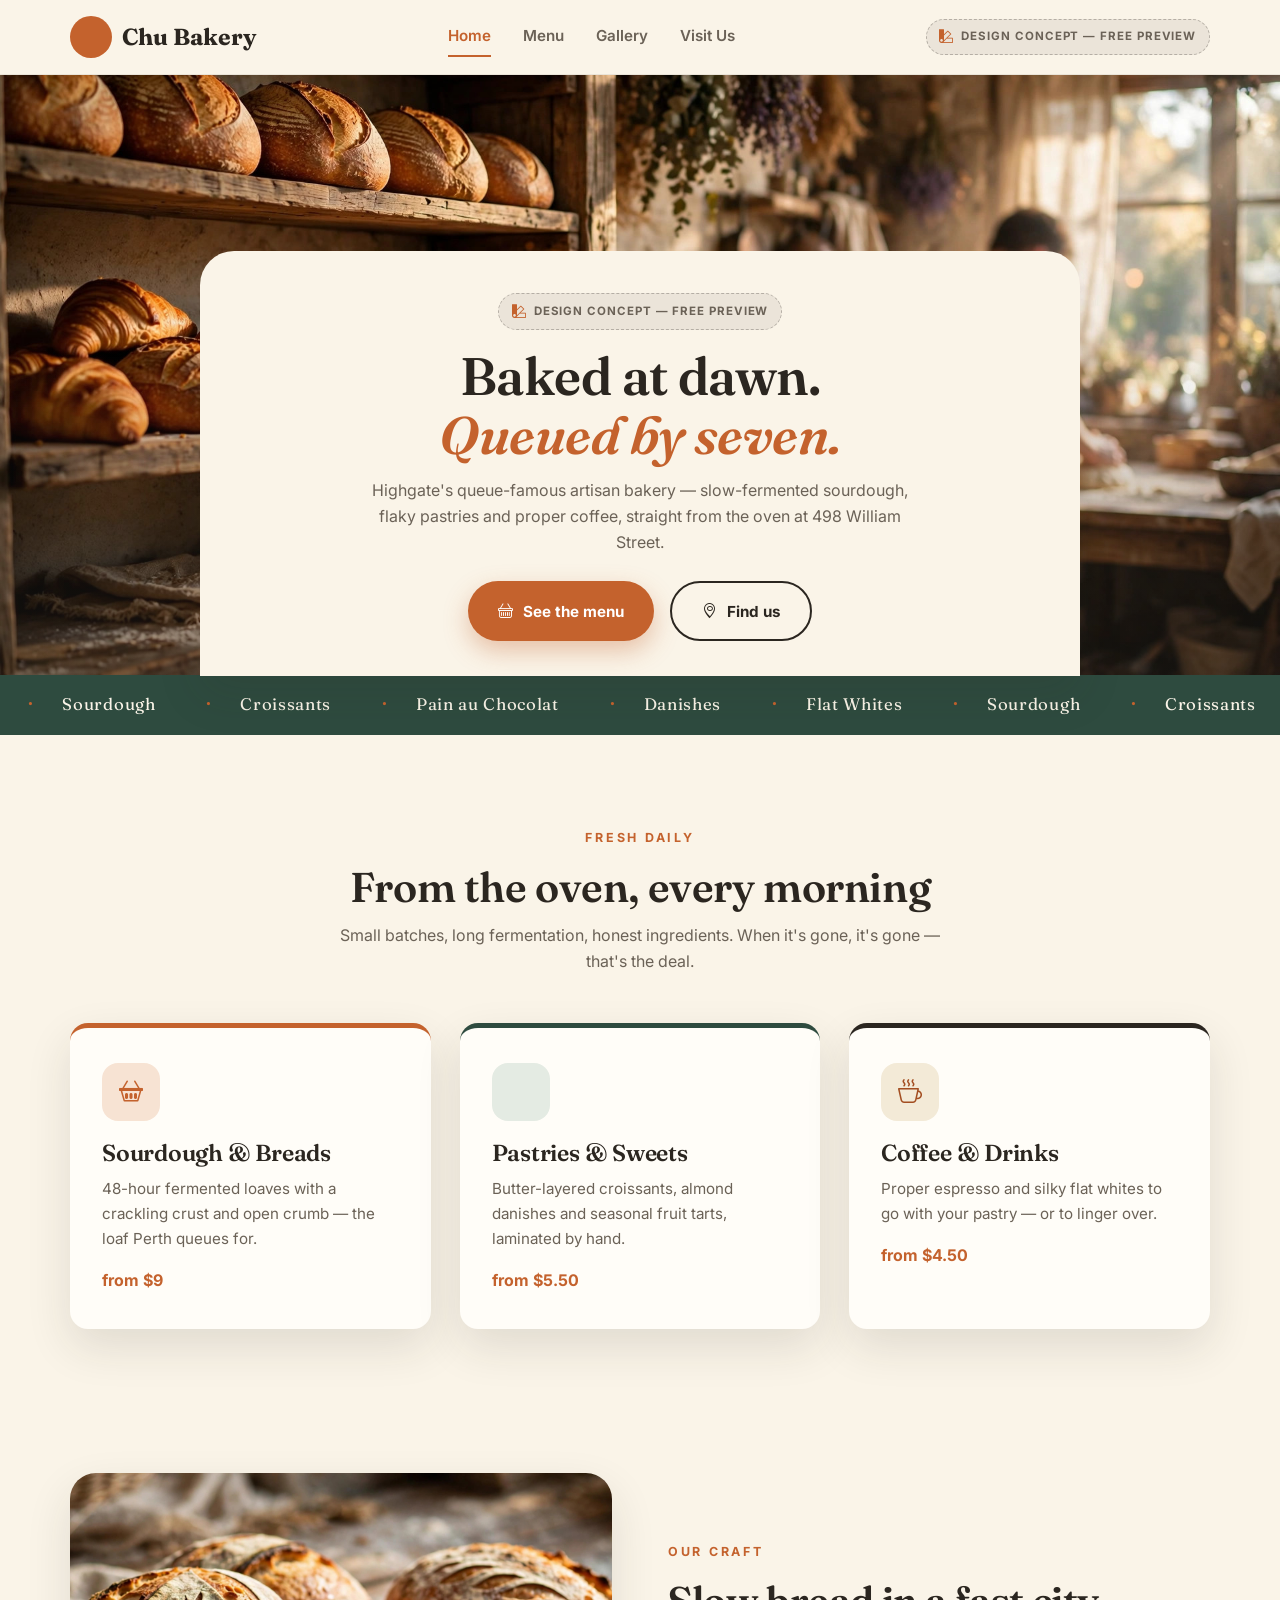
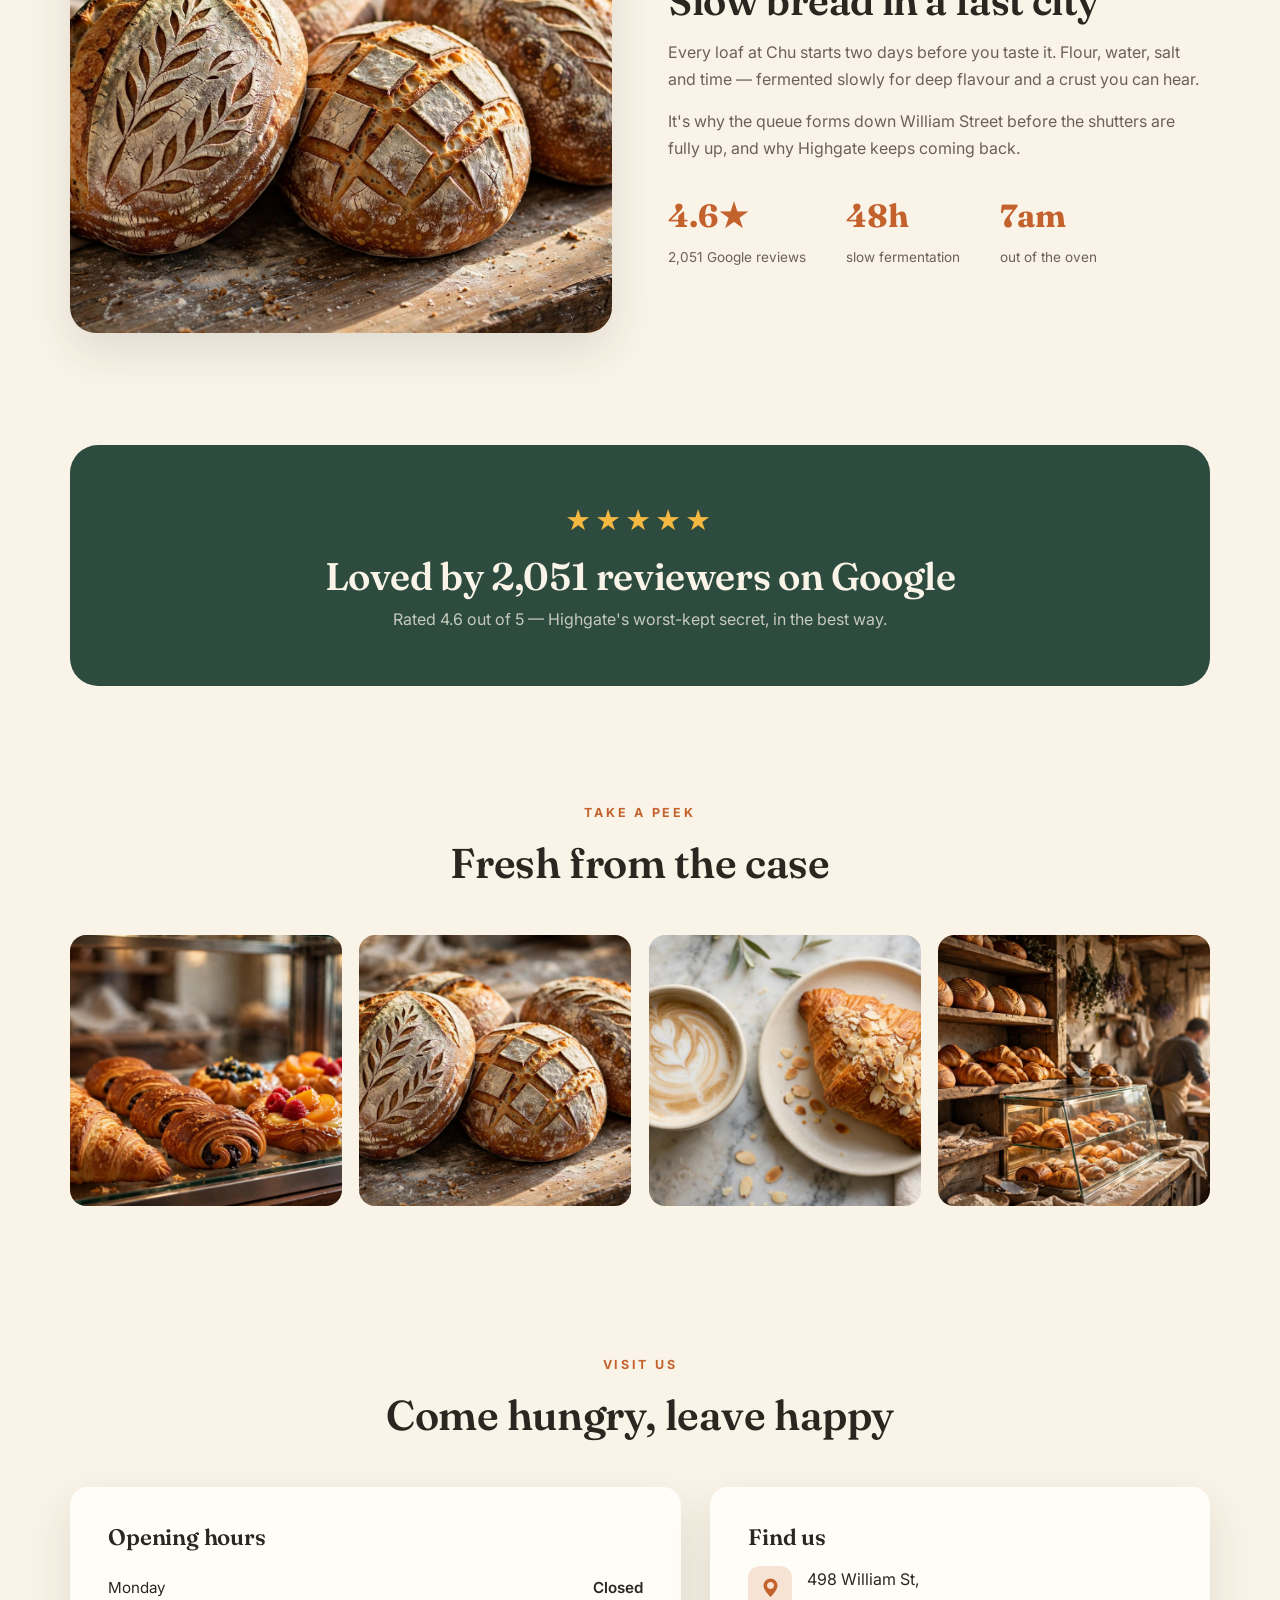
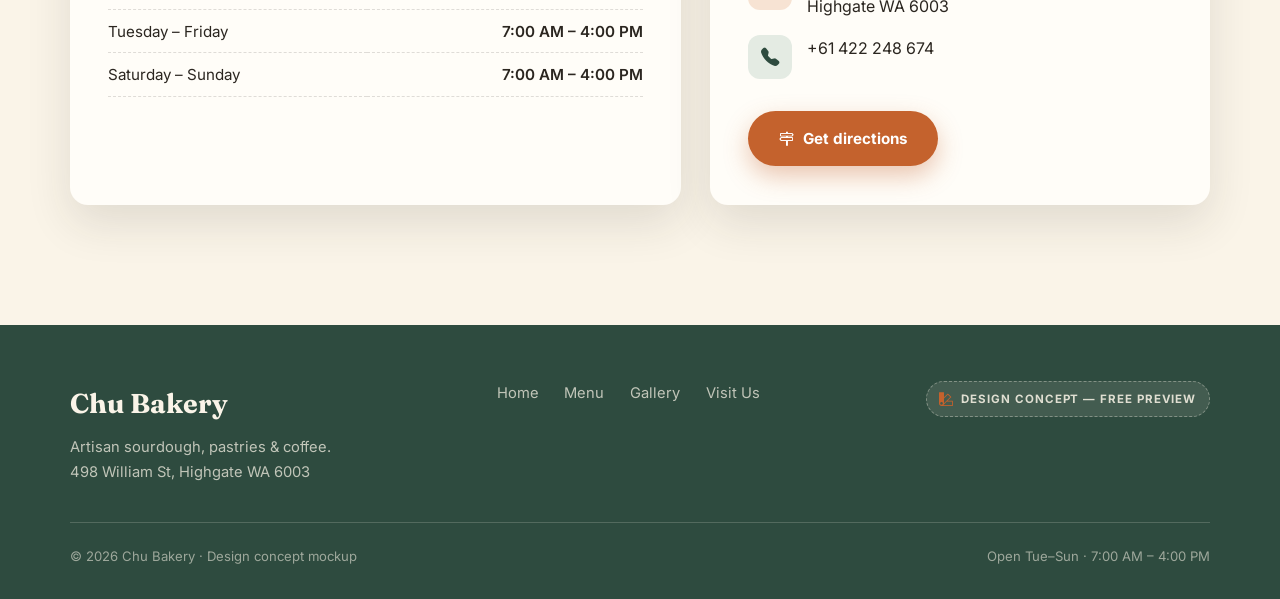
==== index.html @ d1efa579 "Demo website concept for Chu Bakery (Perth, Australia)" ====
<!DOCTYPE html>
<html lang="en">
<head>
<meta charset="UTF-8">
<meta name="viewport" content="width=device-width, initial-scale=1.0">
<title>Chu Bakery — Artisan Bakery, Highgate Perth</title>
<meta name="description" content="Chu Bakery, 498 William St, Highgate WA — artisan sourdough, pastries and coffee. Open Tue–Sun 7am–4pm.">
<link rel="preconnect" href="https://fonts.googleapis.com">
<link rel="preconnect" href="https://fonts.gstatic.com" crossorigin>
<link href="https://fonts.googleapis.com/css2?family=Fraunces:ital,opsz,wght@0,9..144,400;0,9..144,600;0,9..144,700;1,9..144,600&family=Inter:wght@400;500;600;700&display=swap" rel="stylesheet">
<link rel="stylesheet" href="https://cdn.jsdelivr.net/npm/bootstrap-icons@1.11.3/font/bootstrap-icons.min.css">
<link rel="stylesheet" href="styles.css">
</head>
<body>

<header class="site-header" id="siteHeader">
  <div class="wrap header-inner">
    <a class="brand" href="index.html" aria-label="Chu Bakery home">
      <span class="brand-mark"><i class="bi bi-croissant"></i></span>
      <span class="brand-name">Chu Bakery</span>
    </a>
    <nav class="main-nav" aria-label="Primary">
      <a href="index.html" class="active">Home</a>
      <a href="services.html">Menu</a>
      <a href="gallery.html">Gallery</a>
      <a href="contact.html">Visit Us</a>
    </nav>
    <span class="concept-badge header-badge"><i class="bi bi-palette2"></i>Design concept — free preview</span>
    <button class="menu-toggle" id="menuToggle" aria-label="Open menu" aria-expanded="false"><i class="bi bi-list"></i></button>
    <nav class="mobile-nav" id="mobileNav" aria-label="Mobile">
      <a href="index.html" class="active">Home</a>
      <a href="services.html">Menu</a>
      <a href="gallery.html">Gallery</a>
      <a href="contact.html">Visit Us</a>
    </nav>
  </div>
</header>

<main>
  <!-- HERO -->
  <section class="hero">
    <div class="hero-media">
      <img src="images/chu-hero.jpg" alt="Warm artisan bakery interior with fresh bread">
    </div>
    <div class="hero-card">
      <span class="concept-badge"><i class="bi bi-palette2"></i>Design concept — free preview</span>
      <h1 style="margin-top:1rem">Baked at dawn.<br><em>Queued by seven.</em></h1>
      <p>Highgate's queue-famous artisan bakery — slow-fermented sourdough, flaky pastries and proper coffee, straight from the oven at 498 William Street.</p>
      <div class="hero-ctas">
        <a class="btn btn-terracotta" href="services.html"><i class="bi bi-basket"></i>See the menu</a>
        <a class="btn btn-outline" href="contact.html"><i class="bi bi-geo-alt"></i>Find us</a>
      </div>
    </div>
  </section>

  <!-- MARQUEE -->
  <div class="marquee" aria-hidden="true">
    <span><i class="bi bi-dot"></i>Sourdough</span><span><i class="bi bi-dot"></i>Croissants</span><span><i class="bi bi-dot"></i>Pain au Chocolat</span><span><i class="bi bi-dot"></i>Danishes</span><span><i class="bi bi-dot"></i>Flat Whites</span><span><i class="bi bi-dot"></i>Sourdough</span><span><i class="bi bi-dot"></i>Croissants</span><span><i class="bi bi-dot"></i>Pain au Chocolat</span><span><i class="bi bi-dot"></i>Danishes</span><span><i class="bi bi-dot"></i>Flat Whites</span>
  </div>

  <!-- FROM THE OVEN -->
  <section class="section">
    <div class="wrap">
      <div class="section-head">
        <span class="kicker">Fresh daily</span>
        <h2>From the oven, every morning</h2>
        <p>Small batches, long fermentation, honest ingredients. When it's gone, it's gone — that's the deal.</p>
      </div>
      <div class="cards-3">
        <article class="oven-card">
          <div class="tile tile-terracotta"><i class="bi bi-basket2"></i></div>
          <h3>Sourdough &amp; Breads</h3>
          <p>48-hour fermented loaves with a crackling crust and open crumb — the loaf Perth queues for.</p>
          <span class="price">from $9</span>
        </article>
        <article class="oven-card">
          <div class="tile tile-green"><i class="bi bi-croissant"></i></div>
          <h3>Pastries &amp; Sweets</h3>
          <p>Butter-layered croissants, almond danishes and seasonal fruit tarts, laminated by hand.</p>
          <span class="price">from $5.50</span>
        </article>
        <article class="oven-card">
          <div class="tile tile-cream"><i class="bi bi-cup-hot"></i></div>
          <h3>Coffee &amp; Drinks</h3>
          <p>Proper espresso and silky flat whites to go with your pastry — or to linger over.</p>
          <span class="price">from $4.50</span>
        </article>
      </div>
    </div>
  </section>

  <!-- STORY -->
  <section class="section-tight">
    <div class="wrap story">
      <img src="images/chu-sourdough.jpg" alt="Freshly baked sourdough loaves with scored crusts">
      <div>
        <span class="kicker">Our craft</span>
        <h2>Slow bread in a fast city</h2>
        <p>Every loaf at Chu starts two days before you taste it. Flour, water, salt and time — fermented slowly for deep flavour and a crust you can hear.</p>
        <p>It's why the queue forms down William Street before the shutters are fully up, and why Highgate keeps coming back.</p>
        <div class="stat-row">
          <div class="stat"><b>4.6★</b><span>2,051 Google reviews</span></div>
          <div class="stat"><b>48h</b><span>slow fermentation</span></div>
          <div class="stat"><b>7am</b><span>out of the oven</span></div>
        </div>
      </div>
    </div>
  </section>

  <!-- RATING BAND -->
  <section class="section-tight">
    <div class="wrap">
      <div class="rating-band">
        <div class="stars" aria-label="4.6 out of 5 stars">★★★★★</div>
        <h2>Loved by 2,051 reviewers on Google</h2>
        <p>Rated 4.6 out of 5 — Highgate's worst-kept secret, in the best way.</p>
      </div>
    </div>
  </section>

  <!-- GALLERY TEASER -->
  <section class="section-tight">
    <div class="wrap">
      <div class="section-head">
        <span class="kicker">Take a peek</span>
        <h2>Fresh from the case</h2>
      </div>
      <div class="teaser-grid">
        <a href="gallery.html"><img src="images/chu-pastries.jpg" alt="Croissants and danishes in the display case"></a>
        <a href="gallery.html"><img src="images/chu-sourdough.jpg" alt="Artisan sourdough loaves"></a>
        <a href="gallery.html"><img src="images/chu-coffee.jpg" alt="Flat white and almond croissant"></a>
        <a href="gallery.html"><img src="images/chu-hero.jpg" alt="Bakery interior"></a>
      </div>
    </div>
  </section>

  <!-- VISIT -->
  <section class="section">
    <div class="wrap">
      <div class="section-head">
        <span class="kicker">Visit us</span>
        <h2>Come hungry, leave happy</h2>
      </div>
      <div class="visit-grid">
        <div class="visit-card">
          <h3 class="display" style="font-size:1.4rem;margin-bottom:.4rem">Opening hours</h3>
          <table class="hours-table">
            <tr><td>Monday</td><td class="closed">Closed</td></tr>
            <tr><td>Tuesday – Friday</td><td>7:00 AM – 4:00 PM</td></tr>
            <tr><td>Saturday – Sunday</td><td>7:00 AM – 4:00 PM</td></tr>
          </table>
        </div>
        <div class="visit-card">
          <h3 class="display" style="font-size:1.4rem;margin-bottom:.4rem">Find us</h3>
          <div class="contact-line">
            <span class="tile tile-terracotta"><i class="bi bi-geo-alt-fill"></i></span>
            <div>498 William St,<br>Highgate WA 6003</div>
          </div>
          <div class="contact-line">
            <span class="tile tile-green"><i class="bi bi-telephone-fill"></i></span>
            <div><a href="tel:+61422248674">+61 422 248 674</a></div>
          </div>
          <a class="btn btn-terracotta" href="contact.html" style="margin-top:1rem"><i class="bi bi-signpost-2"></i>Get directions</a>
        </div>
      </div>
    </div>
  </section>
</main>

<footer class="site-footer">
  <div class="wrap">
    <div class="footer-inner">
      <div>
        <div class="footer-brand">Chu Bakery</div>
        <p>Artisan sourdough, pastries &amp; coffee.<br>498 William St, Highgate WA 6003</p>
      </div>
      <ul class="footer-links">
        <li><a href="index.html">Home</a></li>
        <li><a href="services.html">Menu</a></li>
        <li><a href="gallery.html">Gallery</a></li>
        <li><a href="contact.html">Visit Us</a></li>
      </ul>
      <span class="concept-badge"><i class="bi bi-palette2"></i>Design concept — free preview</span>
    </div>
    <div class="footer-bottom">
      <span>© 2026 Chu Bakery · Design concept mockup</span>
      <span>Open Tue–Sun · 7:00 AM – 4:00 PM</span>
    </div>
  </div>
</footer>

<script src="menu.js"></script>
</body>
</html>
---- styles.css ----
/* Chu Bakery — artisan bakery design concept */
:root {
  --cream: #FAF4E8;
  --cream-deep: #F3EAD7;
  --terracotta: #C4622D;
  --terracotta-dark: #A34E21;
  --green: #2E4B3F;
  --green-soft: #E4EBE3;
  --ink: #2B2620;
  --ink-soft: #6B6257;
  --white: #FFFDF8;
  --radius: 18px;
  --shadow: 0 18px 45px rgba(43, 38, 32, .12);
  --font-display: "Fraunces", Georgia, serif;
  --font-body: "Inter", system-ui, sans-serif;
}

* { margin: 0; padding: 0; box-sizing: border-box; }

html { scroll-behavior: smooth; }

body {
  font-family: var(--font-body);
  background: var(--cream);
  color: var(--ink);
  line-height: 1.65;
  -webkit-font-smoothing: antialiased;
}

img { max-width: 100%; display: block; }
a { color: inherit; text-decoration: none; }

.wrap { width: min(1140px, 92%); margin: 0 auto; }

h1, h2, h3, .display { font-family: var(--font-display); font-weight: 600; line-height: 1.12; letter-spacing: -0.01em; }

.kicker {
  display: inline-block;
  font-size: .78rem; font-weight: 700; letter-spacing: .22em; text-transform: uppercase;
  color: var(--terracotta); margin-bottom: 1rem;
}

/* ---------- Design concept badge ---------- */
.concept-badge {
  display: inline-flex; align-items: center; gap: .45rem;
  font-size: .72rem; font-weight: 700; letter-spacing: .08em; text-transform: uppercase;
  background: rgba(43, 38, 32, .07); color: var(--ink-soft);
  border: 1px dashed rgba(43, 38, 32, .28);
  padding: .38rem .8rem; border-radius: 999px; white-space: nowrap;
}
.concept-badge i { color: var(--terracotta); font-size: .85rem; }

/* ---------- Header / nav ---------- */
.site-header {
  position: sticky; top: 0; z-index: 900;
  background: rgba(250, 244, 232, .94);
  backdrop-filter: blur(10px);
  border-bottom: 1px solid rgba(43, 38, 32, .08);
}
.header-inner {
  display: flex; align-items: center; justify-content: space-between;
  padding: 1rem 0; gap: 1rem; position: relative;
}
.brand { display: flex; align-items: center; gap: .6rem; }
.brand-mark {
  width: 42px; height: 42px; border-radius: 50%;
  background: var(--terracotta); color: var(--cream);
  display: grid; place-items: center; font-size: 1.3rem;
}
.brand-name { font-family: var(--font-display); font-size: 1.45rem; font-weight: 700; }

.main-nav { display: flex; gap: 2rem; }
.main-nav a {
  font-weight: 600; font-size: .95rem; color: var(--ink-soft);
  padding: .4rem 0; border-bottom: 2px solid transparent;
}
.main-nav a:hover, .main-nav a.active { color: var(--terracotta); border-bottom-color: var(--terracotta); }

.menu-toggle {
  display: none; background: none; border: 0; cursor: pointer;
  font-size: 1.7rem; color: var(--ink); padding: .3rem;
}

/* mobile dropdown — MUST sit above page content */
.mobile-nav {
  display: none;
  position: absolute; top: 100%; left: 0; right: 0;
  z-index: 1000;
  background: var(--white);
  border-bottom: 1px solid rgba(43, 38, 32, .1);
  box-shadow: 0 24px 40px rgba(43, 38, 32, .18);
}
.site-header.nav-open .mobile-nav { display: block; }
.mobile-nav a {
  display: block; padding: 1rem 4%; font-weight: 600;
  border-top: 1px solid rgba(43, 38, 32, .07);
}
.mobile-nav a:hover, .mobile-nav a.active { color: var(--terracotta); background: var(--cream); }

/* ---------- Buttons ---------- */
.btn {
  display: inline-flex; align-items: center; gap: .6rem;
  padding: .95rem 1.9rem; border-radius: 999px;
  font-weight: 700; font-size: .95rem; cursor: pointer; border: 0;
  transition: transform .15s ease, box-shadow .15s ease;
}
.btn:hover { transform: translateY(-2px); }
.btn-terracotta { background: var(--terracotta); color: #fff; box-shadow: 0 10px 24px rgba(196, 98, 45, .35); }
.btn-terracotta:hover { background: var(--terracotta-dark); }
.btn-outline { background: transparent; color: var(--ink); border: 2px solid var(--ink); }
.btn-light { background: var(--cream); color: var(--ink); }

/* ---------- Hero ---------- */
.hero { position: relative; }
.hero-media { position: relative; height: clamp(430px, 62vw, 600px); overflow: hidden; }
.hero-media img { width: 100%; height: 100%; object-fit: cover; }
.hero-media::after {
  content: ""; position: absolute; inset: 0;
  background: linear-gradient(to top, rgba(43,38,32,.45), transparent 55%);
}
.hero-card {
  position: absolute; left: 50%; transform: translateX(-50%);
  bottom: -1px; width: min(880px, 94%);
  background: var(--cream);
  border-radius: 34px 34px 0 0;
  padding: 2.6rem 3rem 2.2rem; text-align: center;
  box-shadow: var(--shadow);
  z-index: 10;
}
.hero-card h1 { font-size: clamp(2rem, 5vw, 3.3rem); margin-bottom: .8rem; }
.hero-card h1 em { font-style: italic; color: var(--terracotta); }
.hero-card p { color: var(--ink-soft); max-width: 560px; margin: 0 auto 1.6rem; }
.hero-ctas { display: flex; gap: 1rem; justify-content: center; flex-wrap: wrap; }

/* ---------- Marquee strip ---------- */
.marquee {
  background: var(--green); color: var(--cream);
  overflow: hidden; white-space: nowrap; padding: 1rem 0;
  font-family: var(--font-display); font-size: 1.05rem; letter-spacing: .04em;
}
.marquee span { margin: 0 1.4rem; }
.marquee i { color: var(--terracotta); margin-right: 1.4rem; }

/* ---------- Sections ---------- */
.section { padding: 5.5rem 0; }
.section-tight { padding: 3.5rem 0; }
.section-head { text-align: center; max-width: 640px; margin: 0 auto 3rem; }
.section-head h2 { font-size: clamp(1.8rem, 4vw, 2.6rem); margin-bottom: .7rem; }
.section-head p { color: var(--ink-soft); }

/* icon tiles */
.tile {
  width: 58px; height: 58px; border-radius: 16px;
  display: grid; place-items: center; font-size: 1.5rem; margin-bottom: 1.2rem;
}
.tile-terracotta { background: #F7E3D3; color: var(--terracotta); }
.tile-green { background: var(--green-soft); color: var(--green); }
.tile-cream { background: var(--cream-deep); color: var(--terracotta-dark); }

/* oven cards */
.cards-3 { display: grid; grid-template-columns: repeat(3, 1fr); gap: 1.8rem; }
.oven-card {
  background: var(--white); border-radius: var(--radius);
  padding: 2.2rem 2rem; box-shadow: var(--shadow);
  border-top: 5px solid var(--terracotta);
  transition: transform .18s ease;
}
.oven-card:nth-child(2) { border-top-color: var(--green); }
.oven-card:nth-child(3) { border-top-color: var(--ink); }
.oven-card:hover { transform: translateY(-6px); }
.oven-card h3 { font-size: 1.45rem; margin-bottom: .6rem; }
.oven-card p { color: var(--ink-soft); font-size: .95rem; }
.oven-card .price { display: inline-block; margin-top: 1rem; font-weight: 700; color: var(--terracotta); }

/* story split */
.story { display: grid; grid-template-columns: 1fr 1fr; gap: 3.5rem; align-items: center; }
.story img { border-radius: 26px; box-shadow: var(--shadow); aspect-ratio: 4/3.4; object-fit: cover; width: 100%; }
.story h2 { font-size: clamp(1.8rem, 4vw, 2.5rem); margin-bottom: 1rem; }
.story p { color: var(--ink-soft); margin-bottom: 1rem; }
.stat-row { display: flex; gap: 2.5rem; margin-top: 1.8rem; }
.stat b { display: block; font-family: var(--font-display); font-size: 2rem; color: var(--terracotta); }
.stat span { font-size: .85rem; color: var(--ink-soft); }

/* rating band */
.rating-band { background: var(--green); color: var(--cream); border-radius: 28px; padding: 3.4rem; text-align: center; }
.rating-band .stars { color: #F5B942; font-size: 1.6rem; letter-spacing: .25rem; margin-bottom: .8rem; }
.rating-band h2 { font-size: clamp(1.7rem, 4vw, 2.4rem); margin-bottom: .5rem; }
.rating-band p { color: rgba(250, 244, 232, .75); }

/* hours / visit card */
.visit-grid { display: grid; grid-template-columns: 1.1fr .9fr; gap: 1.8rem; }
.visit-card { background: var(--white); border-radius: var(--radius); padding: 2.4rem; box-shadow: var(--shadow); }
.hours-table { width: 100%; border-collapse: collapse; margin-top: 1rem; }
.hours-table td { padding: .55rem 0; border-bottom: 1px dashed rgba(43,38,32,.15); font-size: .95rem; }
.hours-table td:last-child { text-align: right; font-weight: 600; }
.hours-table tr.closed td { color: var(--terracotta); }
.contact-line { display: flex; gap: .9rem; align-items: flex-start; margin: 1rem 0; }
.contact-line .tile { width: 44px; height: 44px; font-size: 1.15rem; margin: 0; flex-shrink: 0; border-radius: 12px; }

/* gallery teaser */
.teaser-grid { display: grid; grid-template-columns: repeat(4, 1fr); gap: 1.1rem; }
.teaser-grid a { border-radius: 16px; overflow: hidden; aspect-ratio: 1; position: relative; }
.teaser-grid img { width: 100%; height: 100%; object-fit: cover; transition: transform .3s ease; }
.teaser-grid a:hover img { transform: scale(1.06); }

/* ---------- Footer ---------- */
.site-footer { background: var(--green); color: var(--cream); padding: 3.5rem 0 2rem; margin-top: 2rem; }
.footer-inner { display: flex; justify-content: space-between; gap: 2rem; flex-wrap: wrap; align-items: flex-start; }
.footer-brand { font-family: var(--font-display); font-size: 1.7rem; font-weight: 700; margin-bottom: .6rem; }
.site-footer p, .site-footer li { color: rgba(250, 244, 232, .72); font-size: .92rem; }
.footer-links { list-style: none; display: flex; gap: 1.6rem; flex-wrap: wrap; }
.footer-links a:hover { color: #fff; }
.footer-bottom { margin-top: 2.4rem; padding-top: 1.4rem; border-top: 1px solid rgba(250,244,232,.18); display: flex; justify-content: space-between; gap: 1rem; flex-wrap: wrap; font-size: .82rem; color: rgba(250,244,232,.55); }
.site-footer .concept-badge { background: rgba(250,244,232,.1); color: rgba(250,244,232,.85); border-color: rgba(250,244,232,.35); }

/* ---------- Menu page ---------- */
.menu-cat { margin-bottom: 3rem; }
.menu-cat > h3 { font-size: 1.7rem; margin-bottom: .3rem; display: flex; align-items: center; gap: .8rem; }
.menu-cat > p { color: var(--ink-soft); margin-bottom: 1.6rem; }
.menu-items { display: grid; grid-template-columns: 1fr 1fr; gap: 1rem; }
.menu-item { background: var(--white); border-radius: 14px; padding: 1.3rem 1.5rem; box-shadow: 0 8px 22px rgba(43,38,32,.07); display: flex; justify-content: space-between; gap: 1rem; }
.menu-item h4 { font-family: var(--font-display); font-size: 1.1rem; margin-bottom: .25rem; }
.menu-item p { font-size: .87rem; color: var(--ink-soft); }
.menu-item .price { font-weight: 700; color: var(--terracotta); white-space: nowrap; }
.sample-note { background: var(--cream-deep); border-radius: 14px; padding: 1.2rem 1.5rem; font-size: .88rem; color: var(--ink-soft); margin-top: 1rem; }
.sample-note i { color: var(--terracotta); margin-right: .5rem; }

/* ---------- Gallery page ---------- */
.gallery-grid { display: grid; grid-template-columns: repeat(2, 1fr); gap: 1.4rem; }
.gallery-grid figure { border-radius: 20px; overflow: hidden; box-shadow: var(--shadow); background: var(--white); }
.gallery-grid img { width: 100%; height: 340px; object-fit: cover; }
.gallery-grid figcaption { padding: 1.1rem 1.4rem; font-family: var(--font-display); font-size: 1.05rem; }

/* ---------- Contact page ---------- */
.contact-hero { text-align: center; padding: 4.5rem 0 3rem; }
.contact-hero h1 { font-size: clamp(2.2rem, 5vw, 3.4rem); margin-bottom: .8rem; }
.contact-hero p { color: var(--ink-soft); max-width: 560px; margin: 0 auto; }
.map-card { border-radius: 22px; overflow: hidden; box-shadow: var(--shadow); background: var(--green); color: var(--cream); display: grid; grid-template-columns: 1fr 1fr; }
.map-visual { min-height: 320px; background:
  radial-gradient(circle at 30% 40%, rgba(196,98,45,.35), transparent 55%),
  radial-gradient(circle at 70% 65%, rgba(250,244,232,.14), transparent 50%),
  var(--green);
  display: grid; place-items: center; position: relative;
}
.map-visual i { font-size: 3.4rem; color: var(--terracotta); }
.map-body { padding: 2.6rem; }
.map-body h3 { font-size: 1.5rem; margin-bottom: 1rem; }
.map-body .btn-light { margin-top: 1.2rem; }

/* ---------- Page hero (inner pages) ---------- */
.page-hero { background: var(--green); color: var(--cream); padding: 4rem 0; text-align: center; }
.page-hero h1 { font-size: clamp(2.1rem, 5vw, 3.2rem); margin: .8rem 0 .6rem; }
.page-hero p { color: rgba(250,244,232,.75); max-width: 560px; margin: 0 auto; }
.page-hero .concept-badge { background: rgba(250,244,232,.1); color: rgba(250,244,232,.85); border-color: rgba(250,244,232,.35); }

/* ---------- Responsive ---------- */

.menu-thumb{width:84px;height:84px;object-fit:cover;border-radius:12px;flex:0 0 auto}
.menu-item>div{flex:1;min-width:0}
@media (max-width: 900px) {
  .cards-3, .story, .visit-grid, .map-card { grid-template-columns: 1fr; }
  .menu-items { grid-template-columns: 1fr; }
  .menu-thumb{width:72px;height:72px}
  .gallery-grid { grid-template-columns: 1fr; }
  .teaser-grid { grid-template-columns: repeat(2, 1fr); }
  .main-nav { display: none; }
  .menu-toggle { display: block; }
  .header-badge { display: none; }
  .section { padding: 3.8rem 0; }
  .hero-card { padding: 2rem 1.5rem 1.8rem; }
  .rating-band { padding: 2.4rem 1.6rem; }
}
@media (max-width: 560px) {
  .teaser-grid { grid-template-columns: 1fr 1fr; gap: .7rem; }
  .hero-ctas .btn { width: 100%; justify-content: center; }
  .stat-row { gap: 1.4rem; }
}
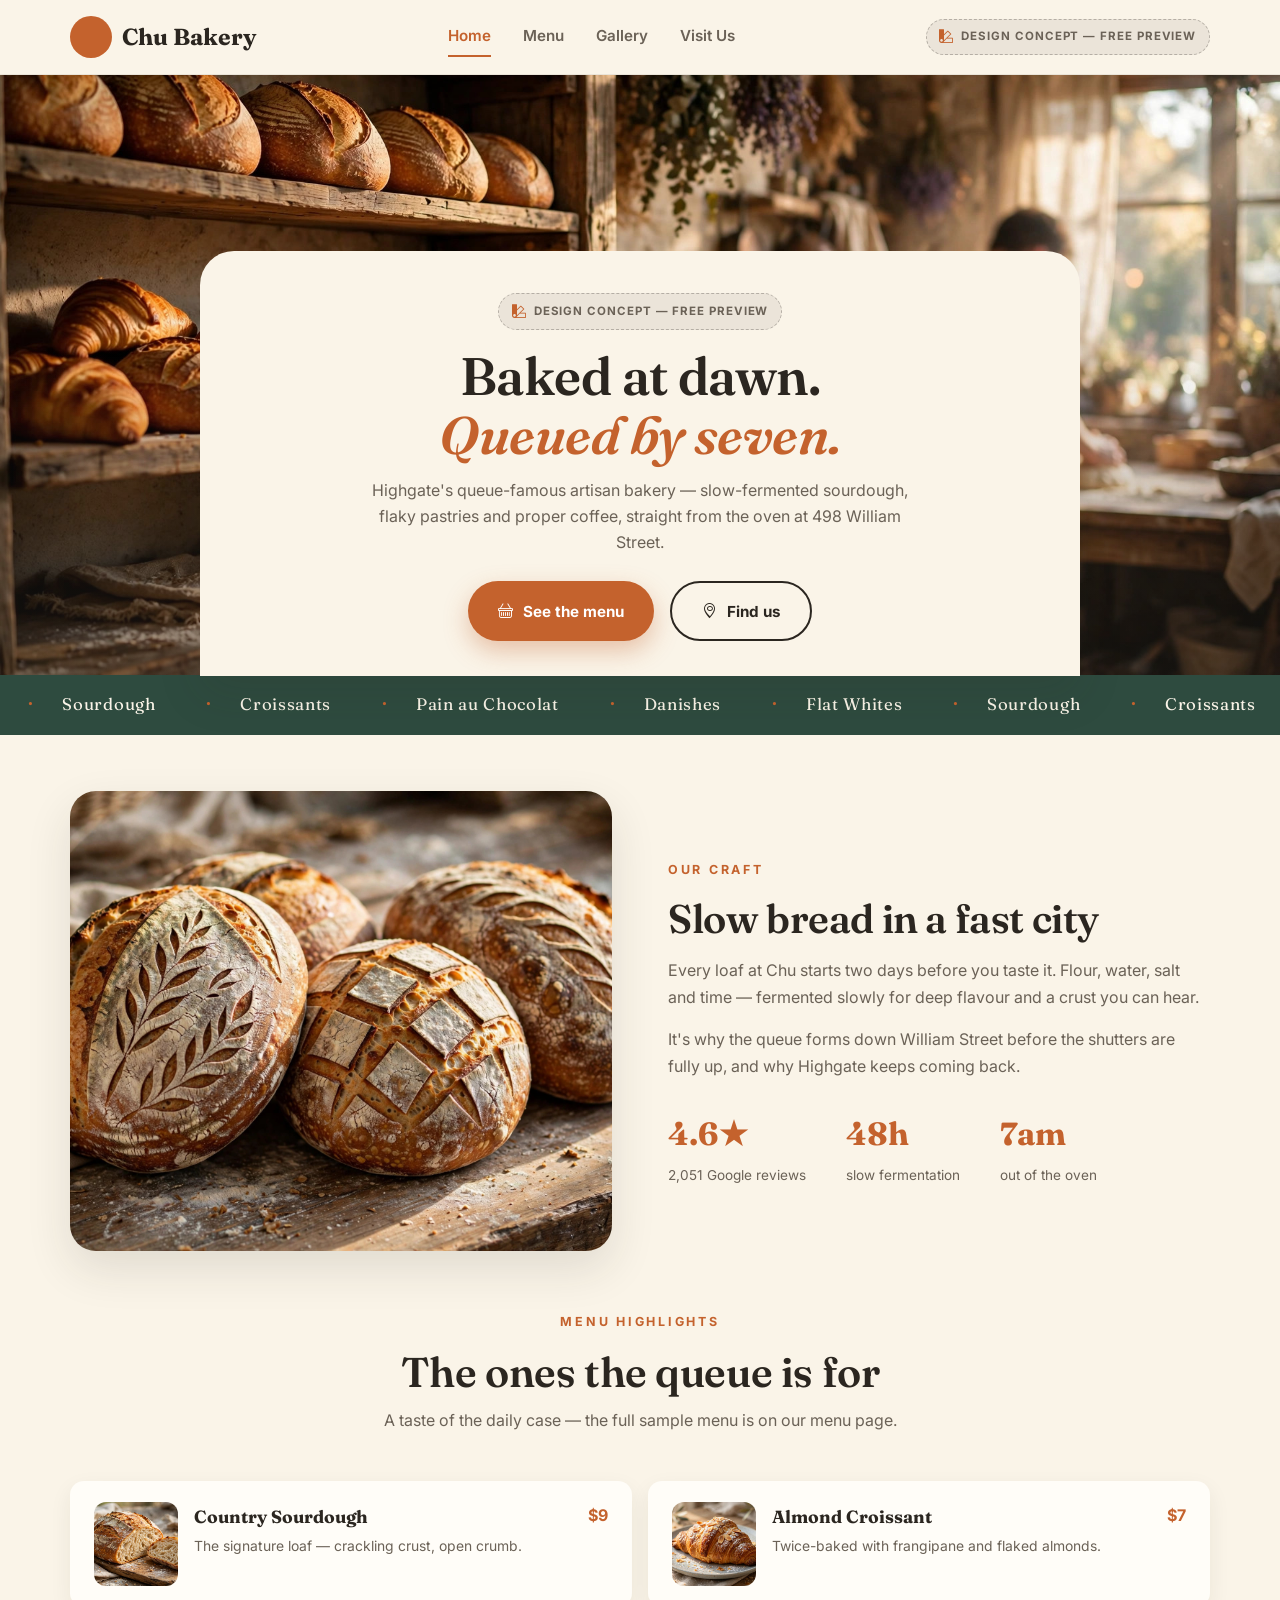
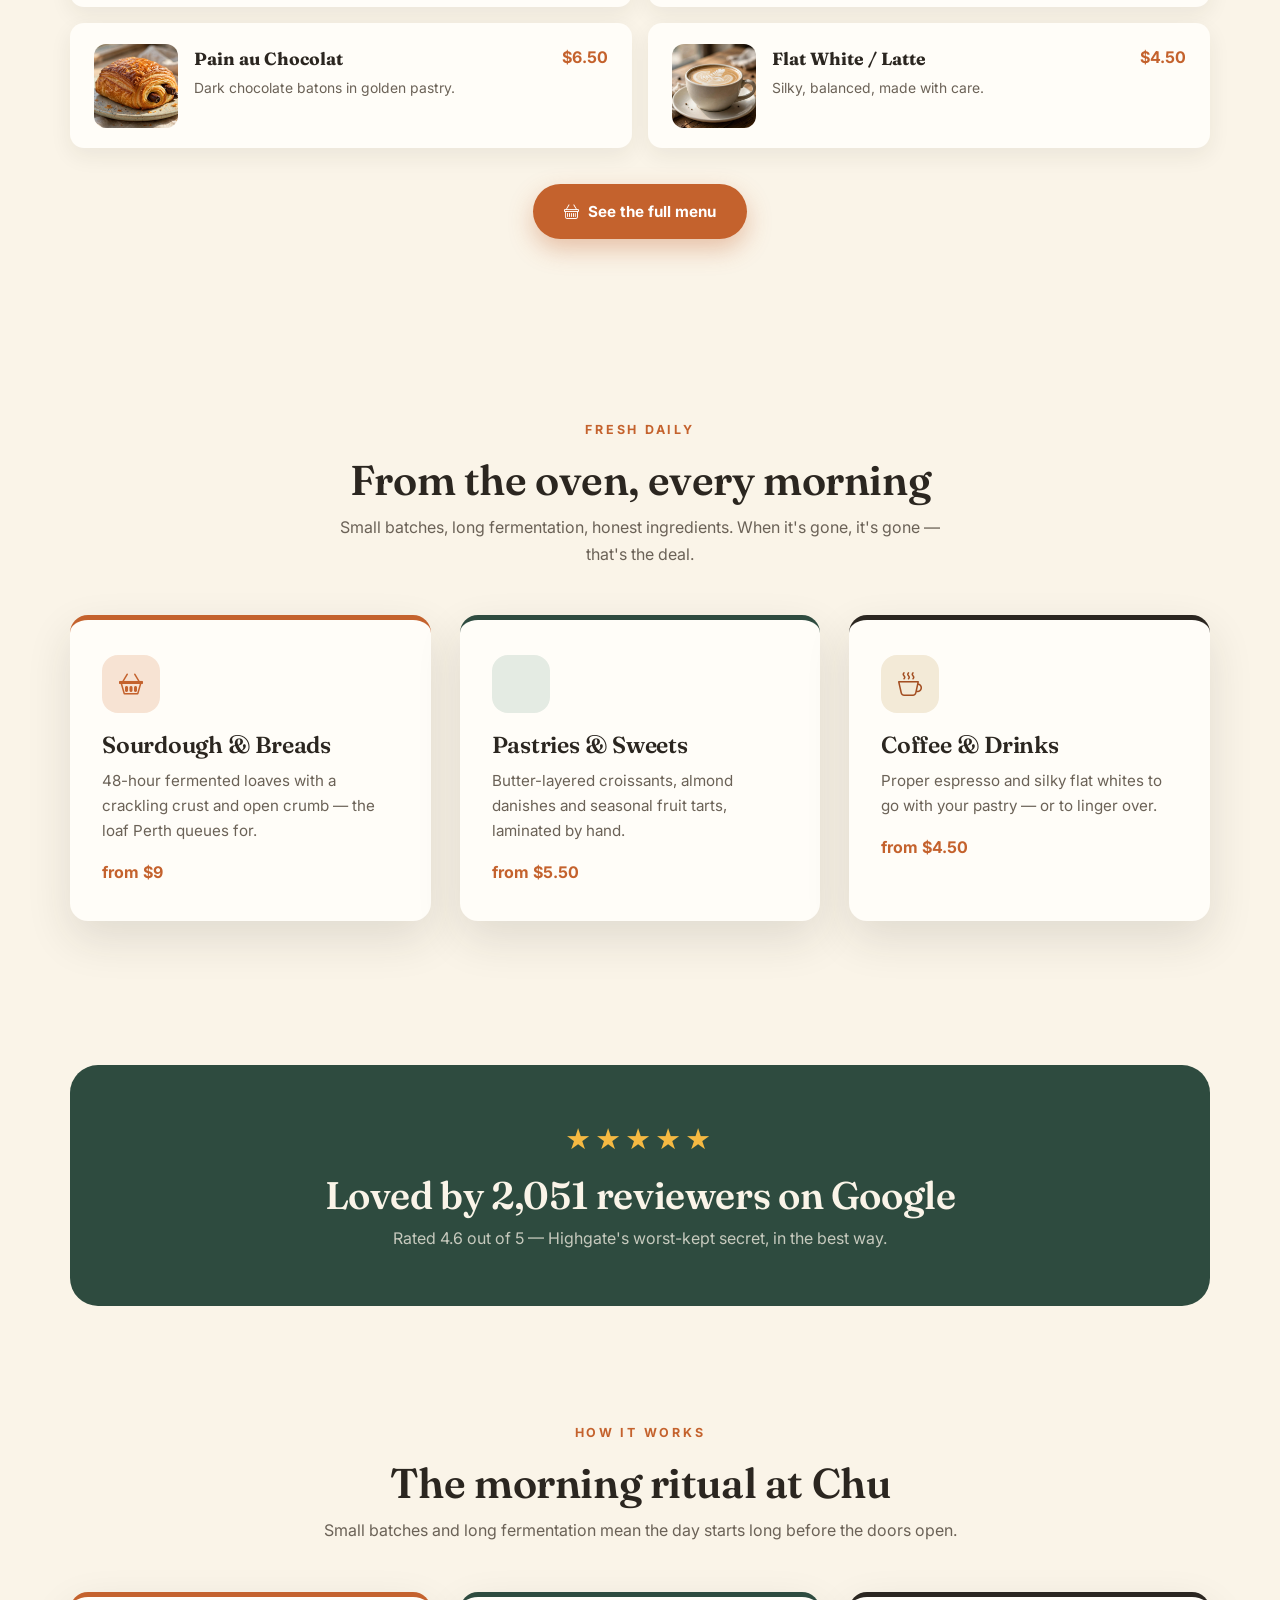
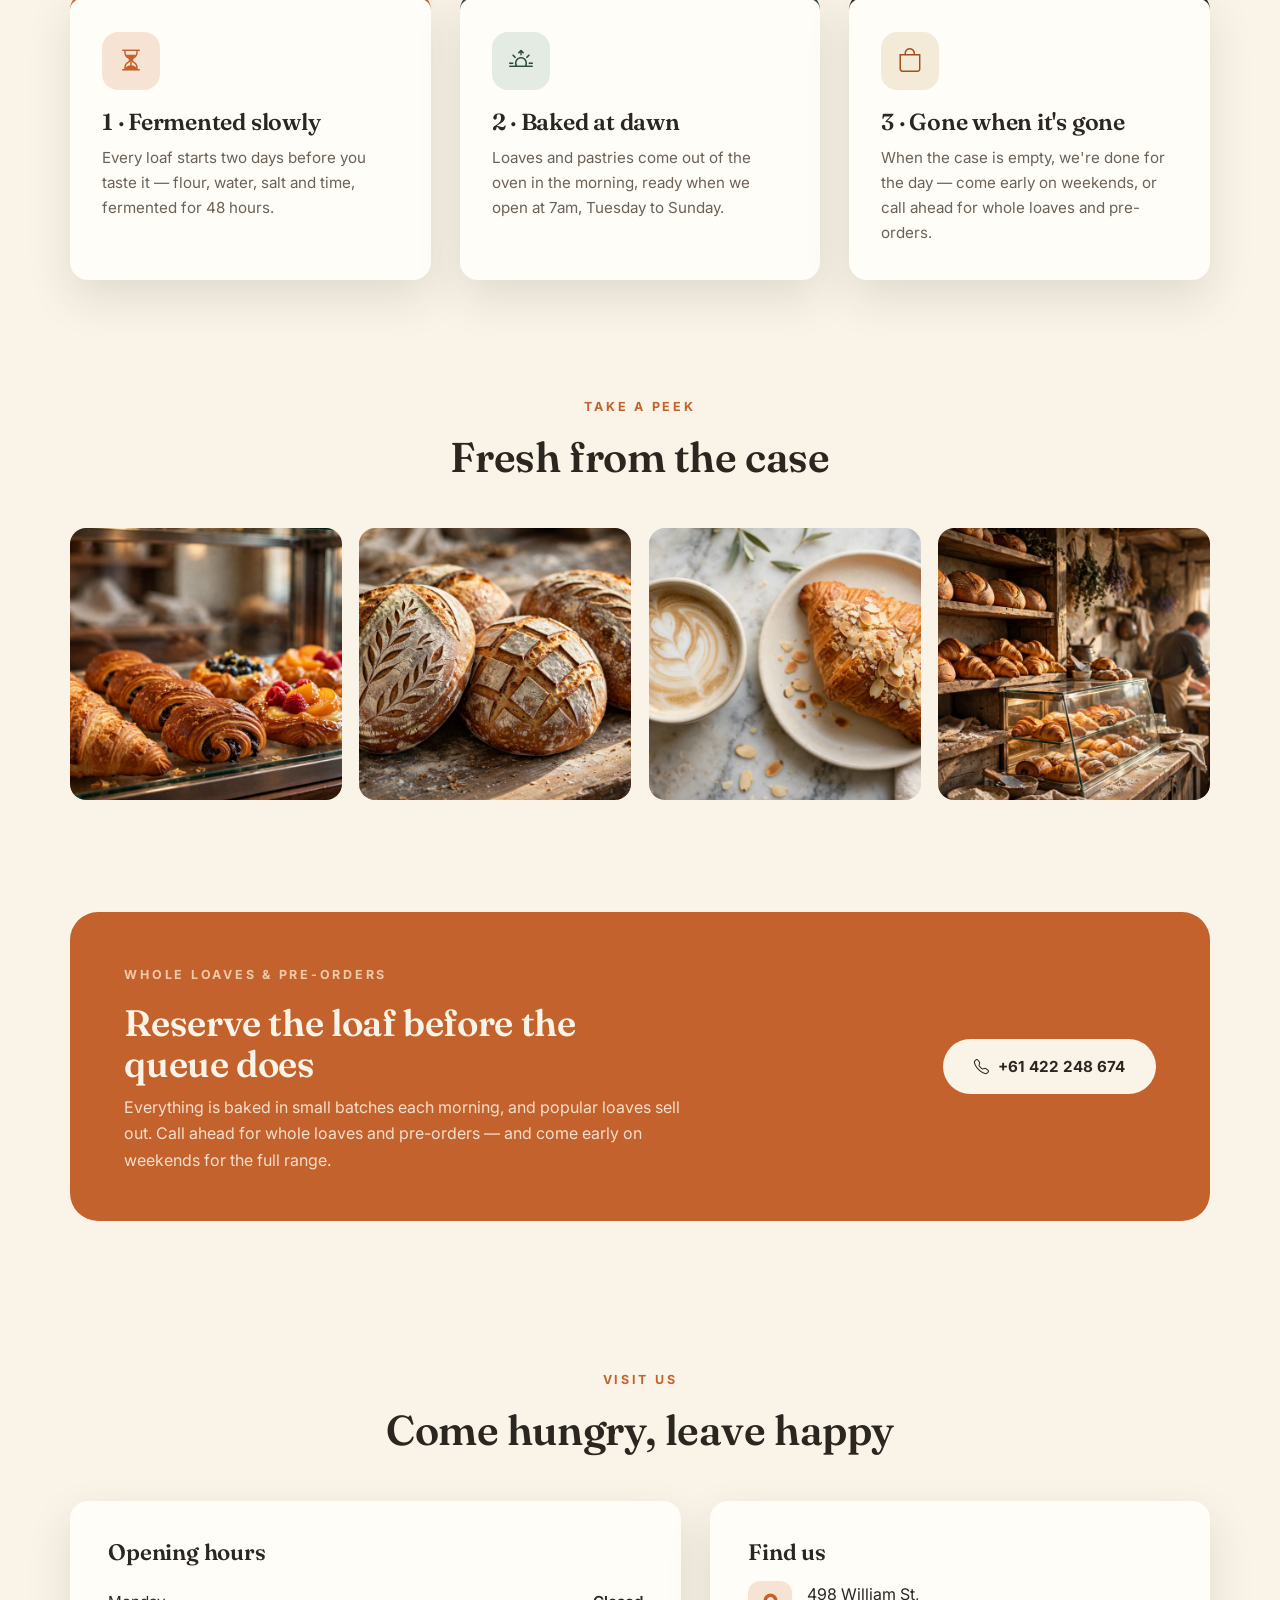
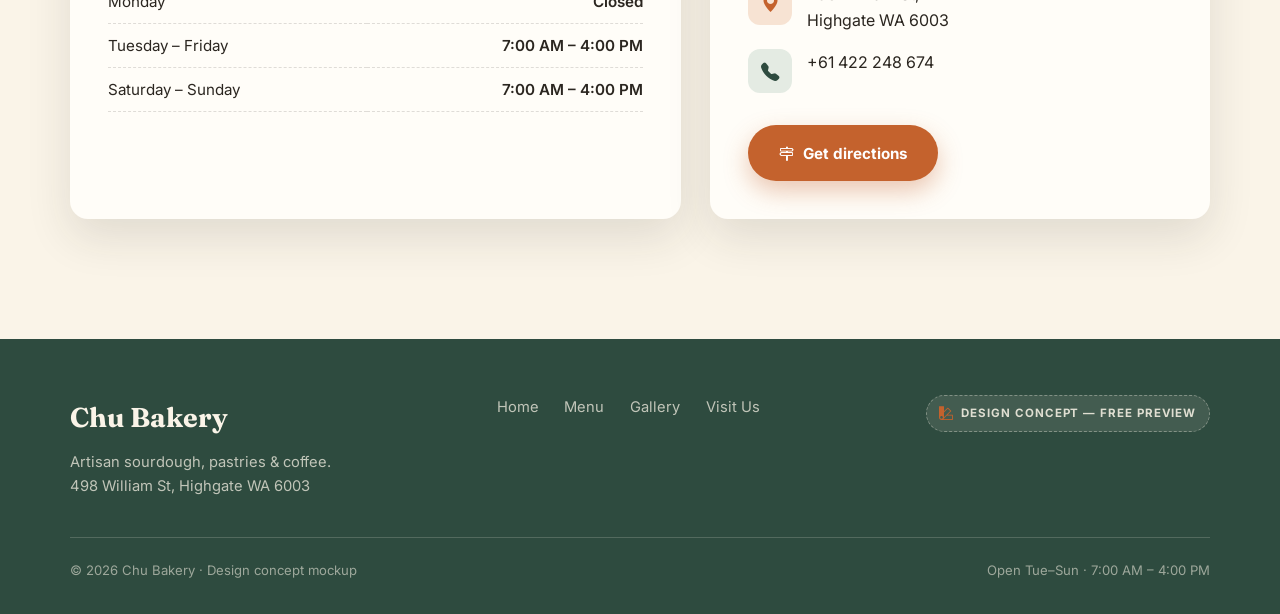
==== commit 8cb9f7dc: "Demo website concept for Chu Bakery (Highgate, Perth WA)" ====
--- a/index.html
+++ b/index.html
@@ -58,36 +58,6 @@
     <span><i class="bi bi-dot"></i>Sourdough</span><span><i class="bi bi-dot"></i>Croissants</span><span><i class="bi bi-dot"></i>Pain au Chocolat</span><span><i class="bi bi-dot"></i>Danishes</span><span><i class="bi bi-dot"></i>Flat Whites</span><span><i class="bi bi-dot"></i>Sourdough</span><span><i class="bi bi-dot"></i>Croissants</span><span><i class="bi bi-dot"></i>Pain au Chocolat</span><span><i class="bi bi-dot"></i>Danishes</span><span><i class="bi bi-dot"></i>Flat Whites</span>
   </div>
 
-  <!-- FROM THE OVEN -->
-  <section class="section">
-    <div class="wrap">
-      <div class="section-head">
-        <span class="kicker">Fresh daily</span>
-        <h2>From the oven, every morning</h2>
-        <p>Small batches, long fermentation, honest ingredients. When it's gone, it's gone — that's the deal.</p>
-      </div>
-      <div class="cards-3">
-        <article class="oven-card">
-          <div class="tile tile-terracotta"><i class="bi bi-basket2"></i></div>
-          <h3>Sourdough &amp; Breads</h3>
-          <p>48-hour fermented loaves with a crackling crust and open crumb — the loaf Perth queues for.</p>
-          <span class="price">from $9</span>
-        </article>
-        <article class="oven-card">
-          <div class="tile tile-green"><i class="bi bi-croissant"></i></div>
-          <h3>Pastries &amp; Sweets</h3>
-          <p>Butter-layered croissants, almond danishes and seasonal fruit tarts, laminated by hand.</p>
-          <span class="price">from $5.50</span>
-        </article>
-        <article class="oven-card">
-          <div class="tile tile-cream"><i class="bi bi-cup-hot"></i></div>
-          <h3>Coffee &amp; Drinks</h3>
-          <p>Proper espresso and silky flat whites to go with your pastry — or to linger over.</p>
-          <span class="price">from $4.50</span>
-        </article>
-      </div>
-    </div>
-  </section>
 
   <!-- STORY -->
   <section class="section-tight">
@@ -107,6 +77,58 @@
     </div>
   </section>
 
+  <!-- MENU HIGHLIGHTS -->
+  <section class="section" style="padding-top:0">
+    <div class="wrap">
+      <div class="section-head">
+        <span class="kicker">Menu highlights</span>
+        <h2>The ones the queue is for</h2>
+        <p>A taste of the daily case — the full sample menu is on our menu page.</p>
+      </div>
+      <div class="menu-items">
+        <div class="menu-item"><img class="menu-thumb" src="images/menu-sourdough.jpg" alt="Country Sourdough" loading="lazy"><div><h4>Country Sourdough</h4><p>The signature loaf — crackling crust, open crumb.</p></div><span class="price">$9</span></div>
+        <div class="menu-item"><img class="menu-thumb" src="images/menu-almond-croissant.jpg" alt="Almond Croissant" loading="lazy"><div><h4>Almond Croissant</h4><p>Twice-baked with frangipane and flaked almonds.</p></div><span class="price">$7</span></div>
+        <div class="menu-item"><img class="menu-thumb" src="images/menu-pain-au-chocolat.jpg" alt="Pain au Chocolat" loading="lazy"><div><h4>Pain au Chocolat</h4><p>Dark chocolate batons in golden pastry.</p></div><span class="price">$6.50</span></div>
+        <div class="menu-item"><img class="menu-thumb" src="images/menu-flat-white.jpg" alt="Flat White / Latte" loading="lazy"><div><h4>Flat White / Latte</h4><p>Silky, balanced, made with care.</p></div><span class="price">$4.50</span></div>
+      </div>
+      <div style="text-align:center;margin-top:2.2rem">
+        <a class="btn btn-terracotta" href="services.html"><i class="bi bi-basket"></i>See the full menu</a>
+      </div>
+    </div>
+  </section>
+
+  <!-- FROM THE OVEN -->
+  <section class="section">
+    <div class="wrap">
+      <div class="section-head">
+        <span class="kicker">Fresh daily</span>
+        <h2>From the oven, every morning</h2>
+        <p>Small batches, long fermentation, honest ingredients. When it's gone, it's gone — that's the deal.</p>
+      </div>
+      <div class="cards-3">
+        <article class="oven-card">
+          <div class="tile tile-terracotta"><i class="bi bi-basket2"></i></div>
+          <h3>Sourdough &amp; Breads</h3>
+          <p>48-hour fermented loaves with a crackling crust and open crumb — the loaf Perth queues for.</p>
+          <span class="price">from $9</span>
+        </article>
+        <article class="oven-card">
+          <div class="tile tile-green"><i class="bi bi-croissant"></i></div>
+          <h3>Pastries &amp; Sweets</h3>
+          <p>Butter-layered croissants, almond danishes and seasonal fruit tarts, laminated by hand.</p>
+          <span class="price">from $5.50</span>
+        </article>
+        <article class="oven-card">
+          <div class="tile tile-cream"><i class="bi bi-cup-hot"></i></div>
+          <h3>Coffee &amp; Drinks</h3>
+          <p>Proper espresso and silky flat whites to go with your pastry — or to linger over.</p>
+          <span class="price">from $4.50</span>
+        </article>
+      </div>
+    </div>
+  </section>
+
+
   <!-- RATING BAND -->
   <section class="section-tight">
     <div class="wrap">
@@ -114,6 +136,35 @@
         <div class="stars" aria-label="4.6 out of 5 stars">★★★★★</div>
         <h2>Loved by 2,051 reviewers on Google</h2>
         <p>Rated 4.6 out of 5 — Highgate's worst-kept secret, in the best way.</p>
+      </div>
+    </div>
+  </section>
+
+
+  <!-- THE MORNING RITUAL (second content section) -->
+  <section class="section-tight">
+    <div class="wrap">
+      <div class="section-head">
+        <span class="kicker">How it works</span>
+        <h2>The morning ritual at Chu</h2>
+        <p>Small batches and long fermentation mean the day starts long before the doors open.</p>
+      </div>
+      <div class="cards-3">
+        <article class="oven-card">
+          <div class="tile tile-terracotta"><i class="bi bi-hourglass-split"></i></div>
+          <h3>1 · Fermented slowly</h3>
+          <p>Every loaf starts two days before you taste it — flour, water, salt and time, fermented for 48 hours.</p>
+        </article>
+        <article class="oven-card">
+          <div class="tile tile-green"><i class="bi bi-sunrise"></i></div>
+          <h3>2 · Baked at dawn</h3>
+          <p>Loaves and pastries come out of the oven in the morning, ready when we open at 7am, Tuesday to Sunday.</p>
+        </article>
+        <article class="oven-card">
+          <div class="tile tile-cream"><i class="bi bi-bag"></i></div>
+          <h3>3 · Gone when it's gone</h3>
+          <p>When the case is empty, we're done for the day — come early on weekends, or call ahead for whole loaves and pre-orders.</p>
+        </article>
       </div>
     </div>
   </section>
@@ -130,6 +181,21 @@
         <a href="gallery.html"><img src="images/chu-sourdough.jpg" alt="Artisan sourdough loaves"></a>
         <a href="gallery.html"><img src="images/chu-coffee.jpg" alt="Flat white and almond croissant"></a>
         <a href="gallery.html"><img src="images/chu-hero.jpg" alt="Bakery interior"></a>
+      </div>
+    </div>
+  </section>
+
+
+  <!-- PRE-ORDERS -->
+  <section class="section-tight">
+    <div class="wrap">
+      <div class="preorder-band">
+        <div>
+          <span class="kicker" style="color:#F0C9A8">Whole loaves &amp; pre-orders</span>
+          <h2>Reserve the loaf before the queue does</h2>
+          <p>Everything is baked in small batches each morning, and popular loaves sell out. Call ahead for whole loaves and pre-orders — and come early on weekends for the full range.</p>
+        </div>
+        <a class="btn btn-light" href="tel:+61422248674"><i class="bi bi-telephone"></i>+61 422 248 674</a>
       </div>
     </div>
   </section>
--- a/styles.css
+++ b/styles.css
@@ -276,3 +276,24 @@
   .stat-row { gap: 1.4rem; }
 }
 
+
+/* homepage enrichment (highlights / faq) */
+.highlights{display:grid;grid-template-columns:repeat(4,1fr);gap:1.1rem}
+.highlight{background:var(--white);border-radius:var(--radius);box-shadow:var(--shadow);padding:1.3rem 1.4rem;display:flex;gap:.95rem;align-items:center}
+.highlight .tile{width:46px;height:46px;font-size:1.2rem;margin:0;flex-shrink:0;border-radius:12px}
+.highlight b{display:block;font-family:var(--font-display);font-size:1.02rem;line-height:1.25}
+.highlight div span{font-size:.84rem;color:var(--ink-soft)}
+.faq-list{max-width:820px;margin:0 auto;display:grid;gap:.9rem}
+.faq-item{background:var(--white);border-radius:14px;box-shadow:0 8px 22px rgba(43,38,32,.07);padding:1.15rem 1.5rem}
+.faq-item summary{font-family:var(--font-display);font-size:1.08rem;font-weight:600;cursor:pointer}
+.faq-item p{color:var(--ink-soft);font-size:.94rem;margin-top:.55rem}
+.faq-item a{color:var(--terracotta);font-weight:600}
+@media(max-width:900px){.highlights{grid-template-columns:repeat(2,1fr)}}
+@media(max-width:560px){.highlights{grid-template-columns:1fr}}
+
+/* diversification: pre-orders band (terracotta, distinct from green rating band) */
+.preorder-band{background:var(--terracotta);color:var(--cream);border-radius:28px;padding:3rem 3.4rem;display:flex;align-items:center;justify-content:space-between;gap:2.4rem;flex-wrap:wrap}
+.preorder-band h2{font-size:clamp(1.6rem,3.6vw,2.3rem);margin-bottom:.6rem;max-width:34rem}
+.preorder-band p{color:rgba(250,244,232,.85);max-width:36rem}
+.preorder-band .btn{flex-shrink:0}
+@media(max-width:700px){.preorder-band{padding:2.2rem 1.6rem}}
